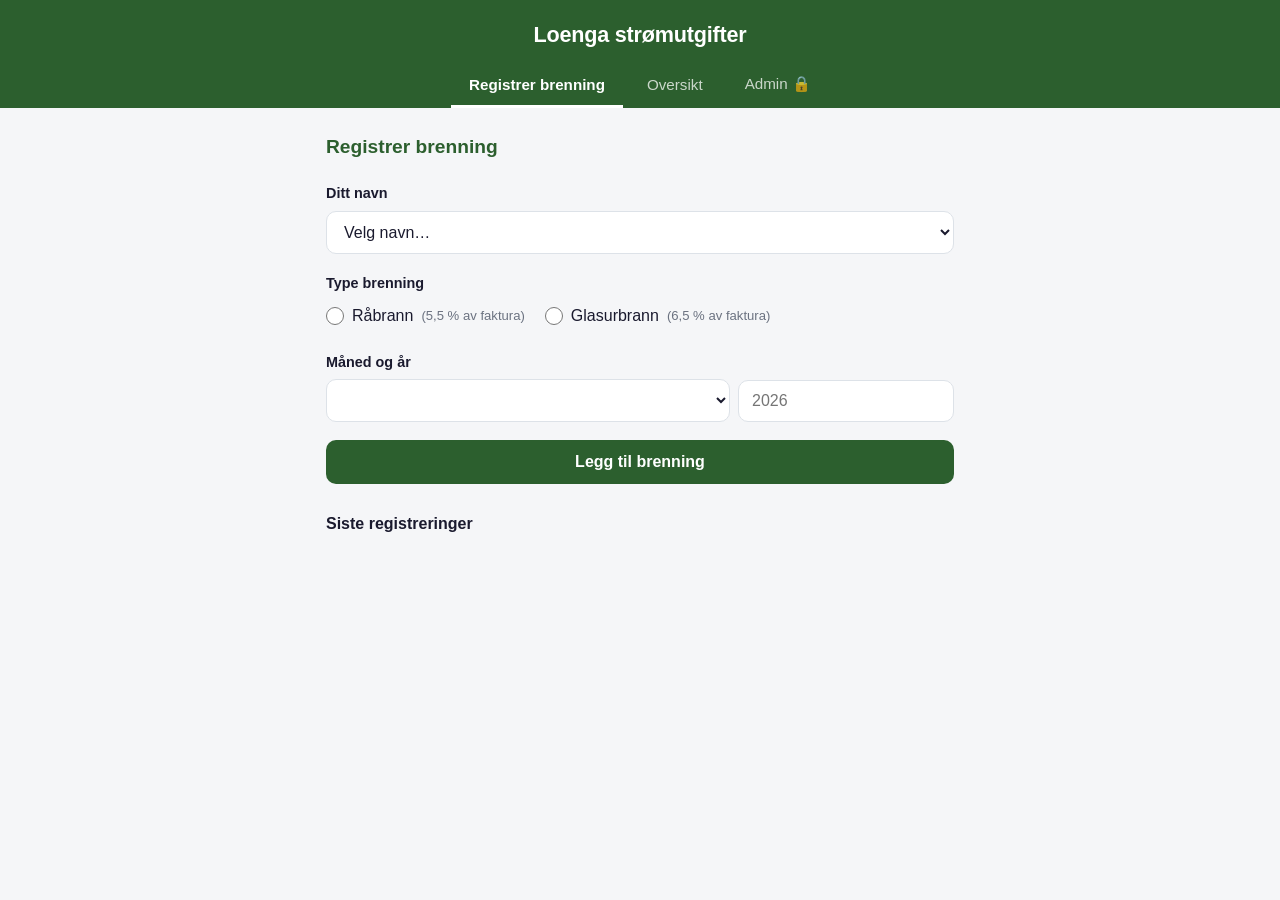
==== index.html @ fda686ab "Add files via upload" ====
<!DOCTYPE html>
<html lang="no">
<head>
  <meta charset="UTF-8">
  <meta name="viewport" content="width=device-width, initial-scale=1.0">
  <title>Loenga strømutgifter</title>
  <link rel="stylesheet" href="style.css">
</head>
<body>

  <header>
    <h1>Loenga strømutgifter</h1>
    <nav>
      <button class="tab-btn active" data-tab="register">Registrer brenning</button>
      <button class="tab-btn"        data-tab="oversikt">Oversikt</button>
      <button class="tab-btn"        data-tab="admin">Admin 🔒</button>
    </nav>
  </header>

  <main>

    <!-- ======================================================
         FANE 1 – Registrer brenning
    ====================================================== -->
    <section id="tab-register" class="tab-content active">
      <h2>Registrer brenning</h2>

      <div class="form-group">
        <label for="reg-navn">Ditt navn</label>
        <select id="reg-navn">
          <option value="">Velg navn…</option>
        </select>
      </div>

      <div class="form-group">
        <label>Type brenning</label>
        <div class="radio-group">
          <label>
            <input type="radio" name="brenning" value="raa">
            Råbrann <span class="type-hint">(5,5 % av faktura)</span>
          </label>
          <label>
            <input type="radio" name="brenning" value="glasur">
            Glasurbrann <span class="type-hint">(6,5 % av faktura)</span>
          </label>
        </div>
      </div>

      <div class="form-group">
        <label>Måned og år</label>
        <div class="row">
          <select id="reg-maaned"></select>
          <input id="reg-aar" type="number" min="2024" max="2035" placeholder="2026">
        </div>
      </div>

      <button id="reg-btn" class="btn-primary">Legg til brenning</button>
      <div id="reg-feedback" class="feedback"></div>

      <h3 style="margin-top: 28px">Siste registreringer</h3>
      <div id="reg-siste-liste" class="table-wrap" style="margin-top: 8px"></div>
    </section>

    <!-- ======================================================
         FANE 2 – Oversikt
    ====================================================== -->
    <section id="tab-oversikt" class="tab-content">
      <h2>Oversikt brenninger</h2>

      <div class="row" style="margin-bottom: 16px">
        <select id="ov-maaned"></select>
        <input id="ov-aar" type="number" min="2024" max="2035" placeholder="2026">
        <button id="ov-load-btn" class="btn-secondary">Hent</button>
      </div>

      <div id="ov-table-container"></div>
    </section>

    <!-- ======================================================
         FANE 3 – Admin
    ====================================================== -->
    <section id="tab-admin" class="tab-content">

      <!-- Innloggingsvegg -->
      <div id="admin-login">
        <h2>Admin-tilgang</h2>
        <p style="font-size: 0.9rem; color: var(--text-muted); margin-bottom: 16px">
          Logg inn med Google-kontoen som er godkjent som admin.
        </p>
        <button id="admin-google-btn" class="btn-primary" style="display:flex;align-items:center;justify-content:center;gap:8px">
          <img src="https://www.gstatic.com/firebasejs/ui/2.0.0/images/auth/google.svg" style="height:18px">
          Logg inn med Google
        </button>
        <div id="admin-login-error" style="color: var(--error); margin-top: 10px; font-size: 0.9rem"></div>
      </div>

      <!-- Admin-panel -->
      <div id="admin-panel" style="display: none">
        <div style="display:flex; justify-content:space-between; align-items:center; margin-bottom:16px; flex-wrap:wrap; gap:8px">
          <h2 style="margin-bottom:0">Administrasjon</h2>
          <div style="display:flex; align-items:center; gap:10px">
            <span id="admin-user-email" style="font-size:0.85rem; color:var(--text-muted)"></span>
            <button id="admin-logout-btn" class="btn-secondary" style="padding:6px 12px; font-size:0.85rem">Logg ut</button>
          </div>
        </div>

        <div class="form-group">
          <label>Måned og år</label>
          <div class="row">
            <select id="adm-maaned"></select>
            <input id="adm-aar" type="number" min="2024" max="2035" placeholder="2026">
          </div>
        </div>

        <div class="form-group">
          <label for="adm-faktura">Fakturabeløp (kr)</label>
          <input id="adm-faktura" type="number" min="0" step="0.01" placeholder="0">
        </div>

        <button id="adm-calc-btn" class="btn-primary">Beregn fordeling</button>
        <div id="adm-calc-feedback" class="feedback"></div>

        <!-- Resultat vises her -->
        <div id="adm-result" style="margin-top: 24px"></div>

        <!-- E-post og PDF (skjult til beregning er gjort) -->
        <div id="adm-email-section" style="display: none; margin-top: 28px">
          <hr class="divider">
          <h3>Send felles e-post</h3>
          <p style="font-size: 0.88rem; color: var(--text-muted); margin-bottom: 14px">
            Laster ned PDF og åpner e-postklienten i én operasjon.
            Legg PDF-en ved som vedlegg i e-postklienten.
          </p>
          <div class="form-group">
            <label for="epost-til">Til (kommaseparert)</label>
            <input type="text" id="epost-til" placeholder="hentes fra lagrede adresser…">
          </div>
          <div style="display: flex; gap: 10px; flex-wrap: wrap">
            <button id="adm-aapne-epost-btn" class="btn-primary" style="flex: 1; min-width: 160px">
              ✉️ Last ned PDF og åpne e-post
            </button>
            <button id="adm-pdf-btn" class="btn-secondary" style="flex: 1; min-width: 160px">
              📄 Bare last ned PDF
            </button>
          </div>

          <hr class="divider" style="margin-top: 24px">
          <h3>Del oversikt på Messenger</h3>
          <div style="display: flex; gap: 10px; flex-wrap: wrap">
            <button id="adm-bilde-btn"  class="btn-secondary" style="flex: 1; min-width: 160px">
              📷 Last ned bilde
            </button>
            <button id="adm-kopier-btn" class="btn-secondary" style="flex: 1; min-width: 160px">
              📋 Kopier tekst
            </button>
          </div>
          <div id="adm-del-feedback" class="feedback"></div>
        </div>

        <!-- Administrer brenninger -->
        <hr class="divider" style="margin-top: 28px">
        <h3>Administrer brenninger</h3>
        <p style="font-size: 0.88rem; color: var(--text-muted); margin-bottom: 12px">
          Last inn brenninger for valgt måned for å slette feilregistreringer.
        </p>
        <button id="adm-last-brenninger-btn" class="btn-secondary">
          Last brenninger for valgt måned
        </button>
        <div id="adm-brenninger-liste" style="margin-top: 12px"></div>

        <!-- Månedskonfigurasjon -->
        <hr class="divider" style="margin-top: 28px">
        <h3>Deltakere per måned</h3>
        <p style="font-size: 0.88rem; color: var(--text-muted); margin-bottom: 12px">
          Definer hvem som er med for valgt måned. Lagres i Firebase.
          Uten konfigurasjon brukes standardlisten.
        </p>
        <button id="adm-last-konfig-btn" class="btn-secondary">
          Last inn konfigurasjon for valgt måned
        </button>
        <div id="adm-konfig-panel" style="display: none; margin-top: 16px">
          <div style="display: flex; gap: 24px; flex-wrap: wrap">
            <div style="flex: 1; min-width: 180px">
              <p style="font-weight: 600; margin-bottom: 10px">Alle deltakere
                <span style="font-weight:400;font-size:0.85rem;color:var(--text-muted)"> – deler likt</span>
              </p>
              <div id="konfig-alle"></div>
            </div>
            <div style="flex: 1; min-width: 180px">
              <p style="font-weight: 600; margin-bottom: 10px">Ovnsbrukere
                <span style="font-weight:400;font-size:0.85rem;color:var(--text-muted)"> – kan registrere brenninger</span>
              </p>
              <div id="konfig-brennere"></div>
            </div>
          </div>
          <button id="adm-lagre-konfig-btn" class="btn-primary" style="margin-top: 14px">
            Lagre konfigurasjon
          </button>
          <div id="adm-konfig-feedback" class="feedback"></div>
        </div>

        <!-- E-postmottakere (lagret i Firebase) -->
        <hr class="divider" style="margin-top: 28px">
        <h3>E-postmottakere</h3>
        <p style="font-size: 0.88rem; color: var(--text-muted); margin-bottom: 12px">
          Lagres i Firebase — ikke synlig på GitHub. Hentes automatisk ved sending.
        </p>
        <div class="form-group">
          <label for="mottakere-input">E-postadresser (kommaseparert)</label>
          <textarea id="mottakere-input" rows="3"
            placeholder="maia@example.com, marte@example.com, …"
            style="width:100%; padding:10px 12px; border:1.5px solid #dde2e8;
                   border-radius:10px; font-size:0.9rem; resize:vertical"></textarea>
        </div>
        <button id="adm-lagre-mottakere-btn" class="btn-primary">Lagre e-postadresser</button>
        <div id="adm-mottakere-feedback" class="feedback"></div>

      </div>
    </section>

  </main>

  <!-- jsPDF for PDF-generering -->
  <script src="https://cdnjs.cloudflare.com/ajax/libs/jspdf/2.5.1/jspdf.umd.min.js"></script>
  <!-- App (ES-modul) -->
  <script type="module" src="app.js"></script>

</body>
</html>
---- style.css ----
:root {
  --primary:       #2c5f2e;
  --primary-hover: #3d7a40;
  --primary-light: #e8f5e9;
  --bg:            #f5f6f8;
  --white:         #ffffff;
  --border:        #dde2e8;
  --text:          #1a1a2e;
  --text-muted:    #6b7280;
  --error:         #dc2626;
  --success:       #16a34a;
  --radius:        10px;
  --shadow:        0 1px 4px rgba(0,0,0,0.08);
}

* { box-sizing: border-box; margin: 0; padding: 0; }

body {
  font-family: 'Segoe UI', Arial, sans-serif;
  background: var(--bg);
  color: var(--text);
  font-size: 16px;
  line-height: 1.55;
  min-height: 100vh;
}

/* ---- Header ---- */
header {
  background: var(--primary);
  color: white;
  padding: 18px 16px 0;
  text-align: center;
}

header h1 {
  font-size: 1.35rem;
  font-weight: 700;
  margin-bottom: 14px;
  letter-spacing: -0.2px;
}

nav {
  display: flex;
  gap: 6px;
  justify-content: center;
  flex-wrap: wrap;
  padding-bottom: 0;
}

.tab-btn {
  background: transparent;
  color: rgba(255,255,255,0.75);
  border: none;
  border-bottom: 3px solid transparent;
  padding: 10px 18px 12px;
  cursor: pointer;
  font-size: 0.95rem;
  font-weight: 500;
  transition: color 0.15s, border-color 0.15s;
  border-radius: 0;
}

.tab-btn:hover { color: white; }

.tab-btn.active {
  color: white;
  border-bottom-color: white;
  font-weight: 700;
}

/* ---- Main content ---- */
main {
  max-width: 660px;
  margin: 0 auto;
  padding: 24px 16px 48px;
}

.tab-content { display: none; }
.tab-content.active { display: block; }

h2 {
  font-size: 1.2rem;
  font-weight: 700;
  margin-bottom: 20px;
  color: var(--primary);
}

h3 {
  font-size: 1rem;
  font-weight: 700;
  margin: 20px 0 10px;
  color: var(--text);
}

/* ---- Forms ---- */
.form-group {
  margin-bottom: 18px;
}

.form-group > label {
  display: block;
  font-weight: 600;
  font-size: 0.9rem;
  margin-bottom: 6px;
  color: var(--text);
}

select,
input[type="number"],
input[type="password"],
input[type="text"],
input[type="email"] {
  width: 100%;
  padding: 11px 13px;
  border: 1.5px solid var(--border);
  border-radius: var(--radius);
  font-size: 1rem;
  background: var(--white);
  color: var(--text);
  transition: border-color 0.15s;
  appearance: auto;
}

select:focus,
input:focus {
  outline: none;
  border-color: var(--primary);
}

.row {
  display: flex;
  gap: 8px;
  align-items: center;
}

.row select { flex: 2; min-width: 0; }
.row input  { flex: 1; min-width: 80px; }

/* Radio group */
.radio-group {
  display: flex;
  gap: 20px;
  padding: 4px 0;
}

.radio-group label {
  font-weight: normal;
  display: flex;
  align-items: center;
  gap: 8px;
  cursor: pointer;
  font-size: 1rem;
}

.radio-group input[type="radio"] {
  width: 18px;
  height: 18px;
  accent-color: var(--primary);
}

.type-hint {
  font-size: 0.82rem;
  color: var(--text-muted);
}

/* ---- Buttons ---- */
.btn-primary {
  display: block;
  width: 100%;
  background: var(--primary);
  color: white;
  border: none;
  padding: 13px 24px;
  border-radius: var(--radius);
  font-size: 1rem;
  font-weight: 600;
  cursor: pointer;
  margin-top: 6px;
  transition: background 0.15s;
}

.btn-primary:hover:not(:disabled) { background: var(--primary-hover); }
.btn-primary:disabled { opacity: 0.55; cursor: not-allowed; }

.btn-secondary {
  background: var(--white);
  color: var(--primary);
  border: 1.5px solid var(--primary);
  padding: 10px 18px;
  border-radius: var(--radius);
  font-size: 0.95rem;
  font-weight: 600;
  cursor: pointer;
  white-space: nowrap;
  transition: background 0.15s;
}

.btn-secondary:hover { background: var(--primary-light); }

/* ---- Feedback ---- */
.feedback {
  margin-top: 12px;
  padding: 11px 14px;
  border-radius: var(--radius);
  font-size: 0.95rem;
  display: none;
}

.feedback.show   { display: block; }
.feedback.success { background: #dcfce7; color: #15803d; }
.feedback.error   { background: #fee2e2; color: #b91c1c; }
.feedback.info    { background: #dbeafe; color: #1d4ed8; }

/* ---- Tables ---- */
.table-wrap {
  background: var(--white);
  border-radius: var(--radius);
  box-shadow: var(--shadow);
  overflow: hidden;
  margin-top: 8px;
}

table {
  width: 100%;
  border-collapse: collapse;
}

th {
  background: var(--primary);
  color: white;
  padding: 10px 13px;
  text-align: left;
  font-size: 0.88rem;
  font-weight: 600;
  letter-spacing: 0.2px;
}

td {
  padding: 10px 13px;
  border-bottom: 1px solid var(--border);
  font-size: 0.95rem;
}

tr:last-child td { border-bottom: none; }
tr.total-row td  { font-weight: 700; background: var(--primary-light); }

.num { text-align: right; font-variant-numeric: tabular-nums; }

/* ---- Cards ---- */
.card {
  background: var(--white);
  border: 1.5px solid var(--border);
  border-radius: var(--radius);
  padding: 16px;
  margin-bottom: 10px;
  box-shadow: var(--shadow);
}

.card-name {
  font-weight: 700;
  font-size: 1.05rem;
  margin-bottom: 4px;
}

.card-details {
  color: var(--text-muted);
  font-size: 0.88rem;
  margin-bottom: 8px;
  line-height: 1.6;
}

.card-total {
  font-size: 1.25rem;
  font-weight: 700;
  color: var(--primary);
}

/* ---- Summary box ---- */
.summary-box {
  background: var(--primary-light);
  border: 1.5px solid #a7d7a9;
  border-radius: var(--radius);
  padding: 14px 16px;
  margin-bottom: 16px;
  font-size: 0.9rem;
  line-height: 1.8;
}

/* ---- Status badges ---- */
.badge {
  display: inline-block;
  padding: 2px 8px;
  border-radius: 99px;
  font-size: 0.8rem;
  font-weight: 600;
}

.badge-wait    { background: #f3f4f6; color: #6b7280; }
.badge-sending { background: #fef3c7; color: #d97706; }
.badge-ok      { background: #dcfce7; color: #15803d; }
.badge-fail    { background: #fee2e2; color: #b91c1c; }
.badge-skip    { background: #f3f4f6; color: #9ca3af; }

/* ---- Email preview ---- */
.email-preview {
  background: #fafafa;
  border: 1px solid var(--border);
  border-radius: var(--radius);
  padding: 14px;
  font-family: monospace;
  font-size: 0.82rem;
  white-space: pre-wrap;
  color: #374151;
  margin-top: 8px;
  max-height: 220px;
  overflow-y: auto;
}

/* ---- Loading spinner ---- */
.spinner {
  display: inline-block;
  width: 16px;
  height: 16px;
  border: 2px solid rgba(255,255,255,0.4);
  border-top-color: white;
  border-radius: 50%;
  animation: spin 0.65s linear infinite;
  vertical-align: middle;
  margin-left: 8px;
}

@keyframes spin { to { transform: rotate(360deg); } }

/* ---- Registreringsliste ---- */
.brenning-item {
  display: flex;
  align-items: center;
  gap: 8px;
  padding: 10px 13px;
  border-bottom: 1px solid var(--border);
  font-size: 0.95rem;
}

.brenning-item:last-child { border-bottom: none; }

/* ---- Divider ---- */
.divider {
  border: none;
  border-top: 1px solid var(--border);
  margin: 20px 0;
}

/* ---- Mobile ---- */
@media (max-width: 480px) {
  header h1 { font-size: 1.15rem; }
  .tab-btn  { padding: 8px 12px 10px; font-size: 0.88rem; }

  th, td { padding: 8px 10px; font-size: 0.88rem; }

  .radio-group { flex-direction: column; gap: 12px; }
}
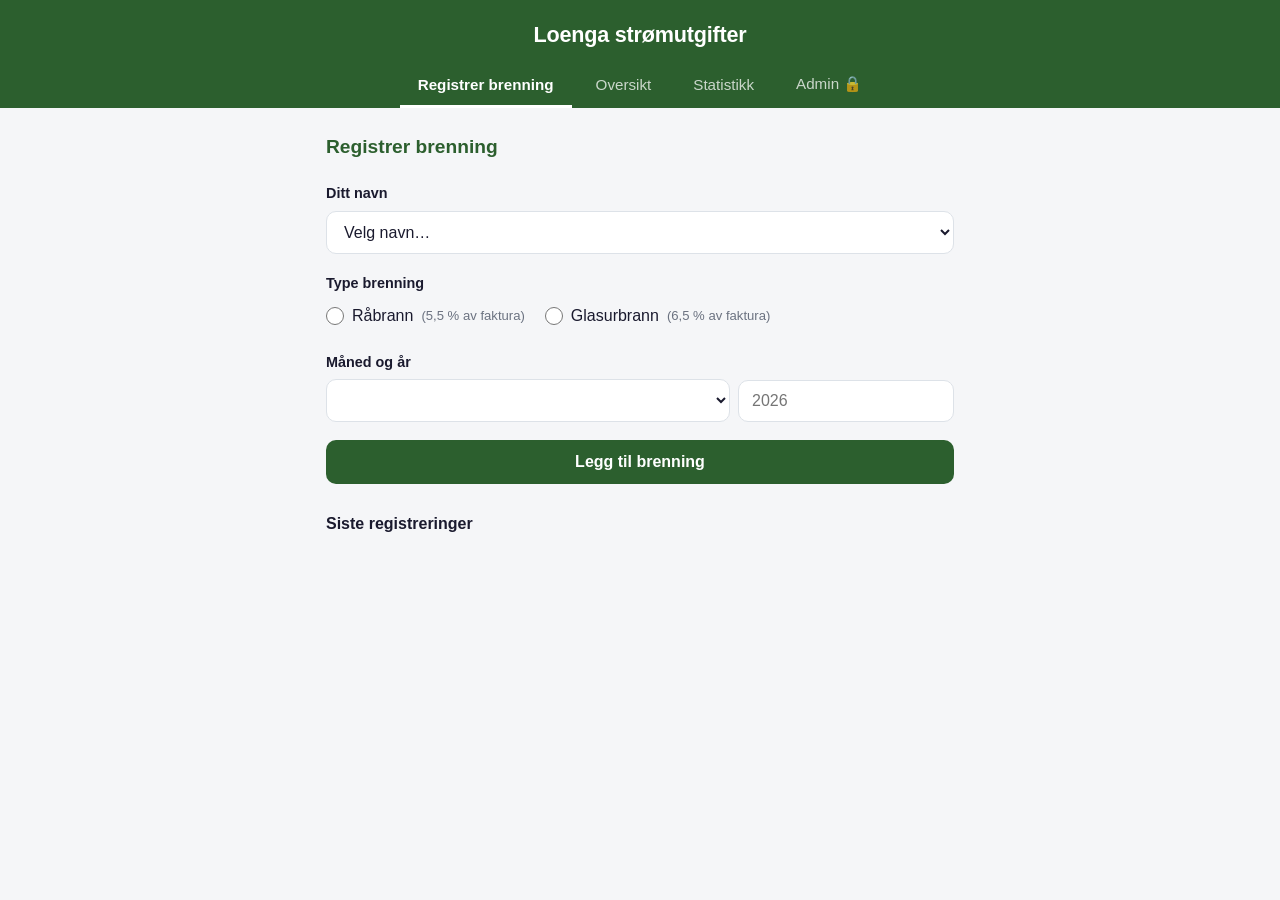
==== commit 62afe7aa: "Add files via upload" ====
--- a/index.html
+++ b/index.html
@@ -13,6 +13,7 @@
     <nav>
       <button class="tab-btn active" data-tab="register">Registrer brenning</button>
       <button class="tab-btn"        data-tab="oversikt">Oversikt</button>
+      <button class="tab-btn"        data-tab="statistikk">Statistikk</button>
       <button class="tab-btn"        data-tab="admin">Admin 🔒</button>
     </nav>
   </header>
@@ -77,7 +78,20 @@
     </section>
 
     <!-- ======================================================
-         FANE 3 – Admin
+         FANE 3 – Statistikk
+    ====================================================== -->
+    <section id="tab-statistikk" class="tab-content">
+      <div style="display:flex; justify-content:space-between; align-items:center; margin-bottom:20px; flex-wrap:wrap; gap:10px">
+        <h2 style="margin:0">Statistikk</h2>
+        <button id="stat-oppdater-btn" class="btn-secondary">Oppdater</button>
+      </div>
+      <div id="stat-innhold">
+        <p style="color:#6b7280;font-size:0.9rem">Trykk «Oppdater» for å hente data.</p>
+      </div>
+    </section>
+
+    <!-- ======================================================
+         FANE 4 – Admin
     ====================================================== -->
     <section id="tab-admin" class="tab-content">
 
@@ -168,33 +182,52 @@
         </button>
         <div id="adm-brenninger-liste" style="margin-top: 12px"></div>
 
+        <!-- Personliste -->
+        <hr class="divider" style="margin-top: 28px">
+        <h3>Alle deltakere</h3>
+        <p style="font-size: 0.88rem; color: var(--text-muted); margin-bottom: 12px">
+          Legg til eller fjern personer fra listen. Lagres i Firebase.
+        </p>
+        <div class="table-wrap" id="adm-person-liste" style="margin-bottom: 12px"></div>
+        <div class="row" style="gap: 8px">
+          <input type="text" id="ny-person-input" placeholder="Fullt navn" style="flex:1">
+          <button id="adm-legg-til-person-btn" class="btn-secondary" style="white-space:nowrap">
+            + Legg til
+          </button>
+        </div>
+        <div id="adm-person-feedback" class="feedback"></div>
+
         <!-- Månedskonfigurasjon -->
         <hr class="divider" style="margin-top: 28px">
         <h3>Deltakere per måned</h3>
         <p style="font-size: 0.88rem; color: var(--text-muted); margin-bottom: 12px">
-          Definer hvem som er med for valgt måned. Lagres i Firebase.
-          Uten konfigurasjon brukes standardlisten.
-        </p>
-        <button id="adm-last-konfig-btn" class="btn-secondary">
-          Last inn konfigurasjon for valgt måned
-        </button>
-        <div id="adm-konfig-panel" style="display: none; margin-top: 16px">
-          <div style="display: flex; gap: 24px; flex-wrap: wrap">
-            <div style="flex: 1; min-width: 180px">
-              <p style="font-weight: 600; margin-bottom: 10px">Alle deltakere
-                <span style="font-weight:400;font-size:0.85rem;color:var(--text-muted)"> – deler likt</span>
-              </p>
-              <div id="konfig-alle"></div>
-            </div>
-            <div style="flex: 1; min-width: 180px">
-              <p style="font-weight: 600; margin-bottom: 10px">Ovnsbrukere
-                <span style="font-weight:400;font-size:0.85rem;color:var(--text-muted)"> – kan registrere brenninger</span>
-              </p>
-              <div id="konfig-brennere"></div>
-            </div>
-          </div>
-          <button id="adm-lagre-konfig-btn" class="btn-primary" style="margin-top: 14px">
-            Lagre konfigurasjon
+          Velg måned og hent listen. Hak av hvem som er med og hvem som bruker ovnen.
+        </p>
+        <div class="row" style="margin-bottom: 12px">
+          <select id="konfig-maaned" style="flex:2"></select>
+          <input id="konfig-aar" type="number" min="2024" max="2035" style="flex:1">
+          <button id="adm-last-konfig-btn" class="btn-secondary" style="white-space:nowrap">Hent</button>
+        </div>
+
+        <div id="adm-konfig-panel" style="display: none">
+          <div class="table-wrap">
+            <table>
+              <thead>
+                <tr>
+                  <th>Navn</th>
+                  <th style="text-align:center">Er med<br>
+                    <span style="font-weight:400;font-size:0.78rem;opacity:0.85">deler likt</span>
+                  </th>
+                  <th style="text-align:center">Bruker ovn<br>
+                    <span style="font-weight:400;font-size:0.78rem;opacity:0.85">kan registrere</span>
+                  </th>
+                </tr>
+              </thead>
+              <tbody id="konfig-tbody"></tbody>
+            </table>
+          </div>
+          <button id="adm-lagre-konfig-btn" class="btn-primary" style="margin-top: 12px">
+            Lagre
           </button>
           <div id="adm-konfig-feedback" class="feedback"></div>
         </div>
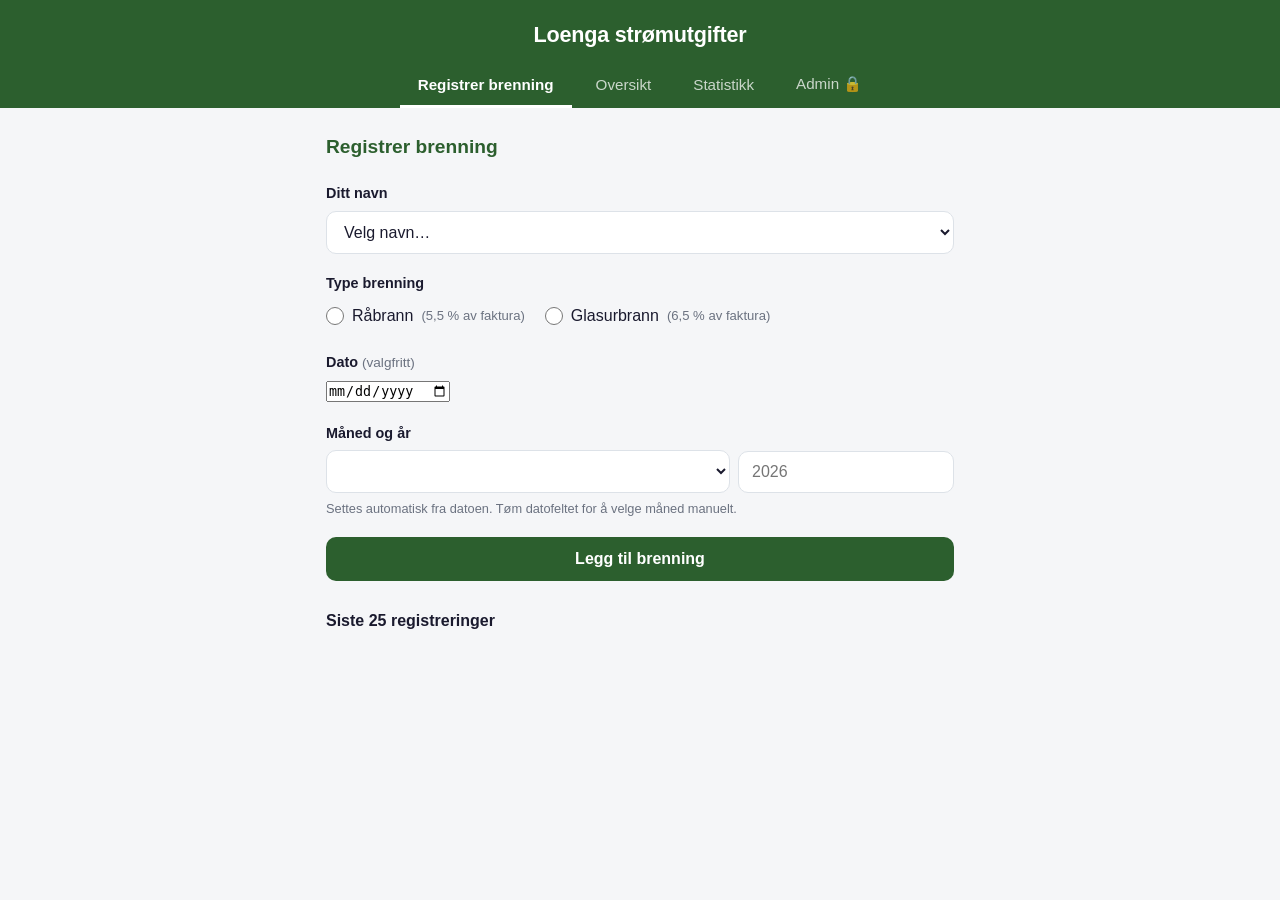
==== commit 353d1096: "Add files via upload" ====
--- a/index.html
+++ b/index.html
@@ -48,18 +48,29 @@
       </div>
 
       <div class="form-group">
+        <label for="reg-dato">Dato
+          <span style="font-weight:400;color:var(--text-muted);font-size:0.85rem">(valgfritt)</span>
+        </label>
+        <input id="reg-dato" type="date">
+      </div>
+
+      <div class="form-group">
         <label>Måned og år</label>
         <div class="row">
           <select id="reg-maaned"></select>
           <input id="reg-aar" type="number" min="2024" max="2035" placeholder="2026">
         </div>
+        <p style="font-size:0.8rem;color:var(--text-muted);margin-top:6px">
+          Settes automatisk fra datoen. Tøm datofeltet for å velge måned manuelt.
+        </p>
       </div>
 
       <button id="reg-btn" class="btn-primary">Legg til brenning</button>
       <div id="reg-feedback" class="feedback"></div>
 
-      <h3 style="margin-top: 28px">Siste registreringer</h3>
-      <div id="reg-siste-liste" class="table-wrap" style="margin-top: 8px"></div>
+      <h3 style="margin-top: 28px">Siste 25 registreringer</h3>
+      <div id="reg-siste-liste" class="table-wrap"
+           style="margin-top: 8px; max-height: 440px; overflow-y: auto"></div>
     </section>
 
     <!-- ======================================================
@@ -232,6 +243,14 @@
           <div id="adm-konfig-feedback" class="feedback"></div>
         </div>
 
+        <!-- Fakturaoversikt -->
+        <hr class="divider" style="margin-top: 28px">
+        <h3>Fakturabeløp per måned</h3>
+        <p style="font-size: 0.88rem; color: var(--text-muted); margin-bottom: 12px">
+          Lagres i Firebase og brukes i statistikk. Beregning lagrer automatisk — her kan du også legge inn eldre måneder.
+        </p>
+        <div id="faktura-oversikt-liste"></div>
+
         <!-- E-postmottakere (lagret i Firebase) -->
         <hr class="divider" style="margin-top: 28px">
         <h3>E-postmottakere</h3>
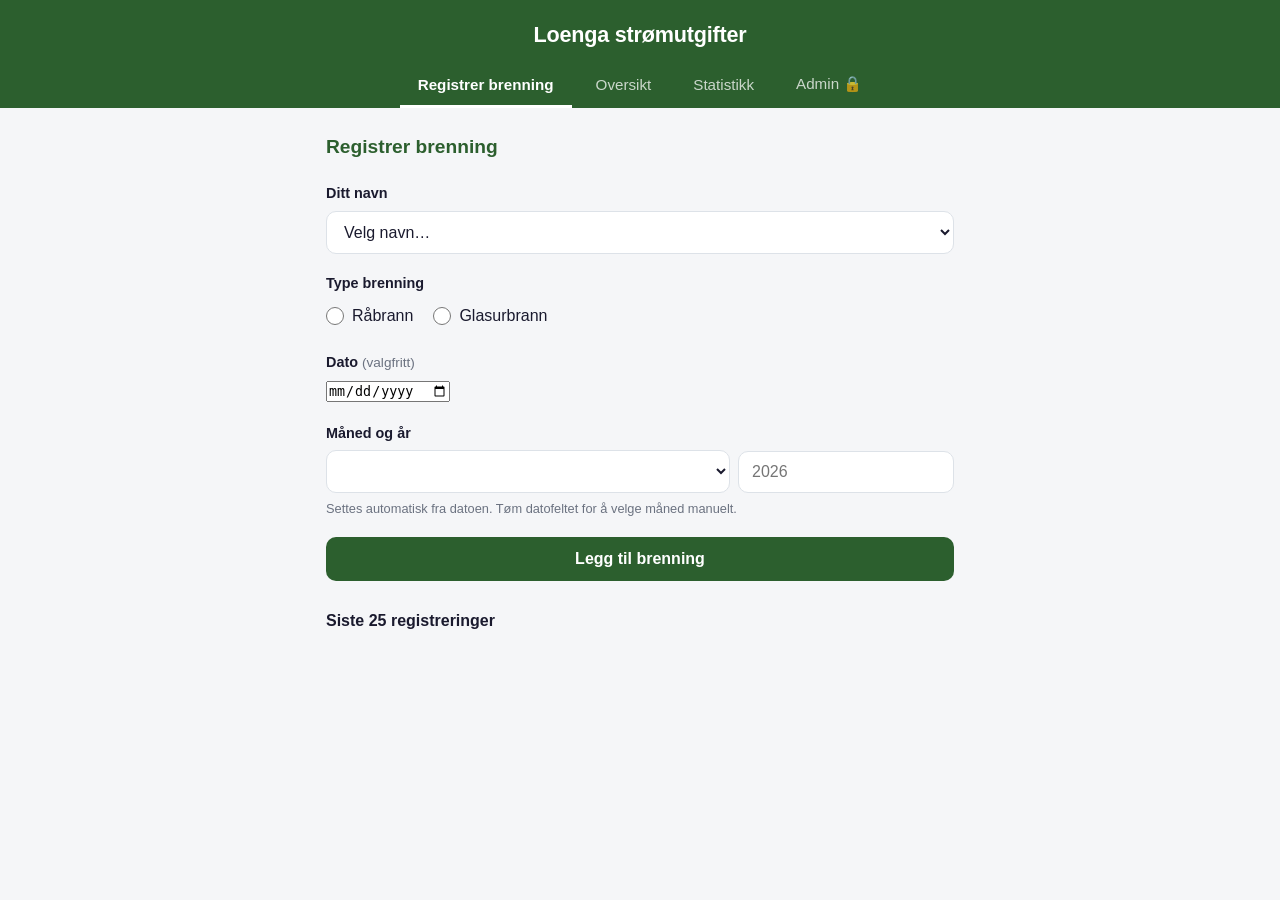
==== commit 1ef4090d: "Add files via upload" ====
--- a/index.html
+++ b/index.html
@@ -38,11 +38,11 @@
         <div class="radio-group">
           <label>
             <input type="radio" name="brenning" value="raa">
-            Råbrann <span class="type-hint">(5,5 % av faktura)</span>
+            Råbrann
           </label>
           <label>
             <input type="radio" name="brenning" value="glasur">
-            Glasurbrann <span class="type-hint">(6,5 % av faktura)</span>
+            Glasurbrann
           </label>
         </div>
       </div>
@@ -138,8 +138,15 @@
         </div>
 
         <div class="form-group">
-          <label for="adm-faktura">Fakturabeløp (kr)</label>
-          <input id="adm-faktura" type="number" min="0" step="0.01" placeholder="0">
+          <label>Faktura</label>
+          <div class="row">
+            <input id="adm-faktura" type="number" min="0" step="0.01" placeholder="Beløp i kr">
+            <input id="adm-kwh" type="number" min="0" step="0.01" placeholder="Forbruk i kWh">
+          </div>
+          <p style="font-size:0.8rem;color:var(--text-muted);margin-top:6px">
+            Begge tallene står på strømfakturaen. Med kWh prises brenningene til
+            månedens faktiske strømpris.
+          </p>
         </div>
 
         <button id="adm-calc-btn" class="btn-primary">Beregn fordeling</button>
@@ -247,9 +254,53 @@
         <hr class="divider" style="margin-top: 28px">
         <h3>Fakturabeløp per måned</h3>
         <p style="font-size: 0.88rem; color: var(--text-muted); margin-bottom: 12px">
-          Lagres i Firebase og brukes i statistikk. Beregning lagrer automatisk — her kan du også legge inn eldre måneder.
+          Legg inn både beløp og forbruk i kWh fra strømfakturaen. kr/kWh regnes ut automatisk
+          og er grunnlaget for å prise brenningene etter faktisk strømpris.
         </p>
         <div id="faktura-oversikt-liste"></div>
+
+        <!-- Fordelingsmodell -->
+        <hr class="divider" style="margin-top: 28px">
+        <h3>Fordelingsmodell</h3>
+        <p style="font-size: 0.88rem; color: var(--text-muted); margin-bottom: 12px">
+          Hver brenning belastes et fast antall kWh, priset til månedens faktiske
+          strømpris. Resten av forbruket deles likt. Estimatene under er utledet
+          av fakturaene for 2026.
+        </p>
+        <div class="row" style="margin-bottom: 16px; gap: 12px">
+          <div style="flex:1">
+            <label style="display:block;font-weight:600;font-size:0.85rem;margin-bottom:4px">
+              Råbrann (kWh)
+            </label>
+            <input id="fordeling-kwh-raa" type="number" min="1" max="600" step="1" placeholder="58">
+          </div>
+          <div style="flex:1">
+            <label style="display:block;font-weight:600;font-size:0.85rem;margin-bottom:4px">
+              Glasurbrann (kWh)
+            </label>
+            <input id="fordeling-kwh-glasur" type="number" min="1" max="600" step="1" placeholder="75">
+          </div>
+        </div>
+
+        <p style="font-size: 0.82rem; color: var(--text-muted); margin-bottom: 10px">
+          Reservemodell, brukes bare for måneder uten registrert kWh:
+        </p>
+        <div class="row" style="margin-bottom: 12px; gap: 12px">
+          <div style="flex:1">
+            <label style="display:block;font-weight:600;font-size:0.85rem;margin-bottom:4px">
+              Fellesandel (%)
+            </label>
+            <input id="fordeling-fast" type="number" min="0" max="80" step="1" placeholder="55">
+          </div>
+          <div style="flex:1">
+            <label style="display:block;font-weight:600;font-size:0.85rem;margin-bottom:4px">
+              Glasurbrann vekt (×)
+            </label>
+            <input id="fordeling-vekt" type="number" min="1" max="3" step="0.05" placeholder="1.3">
+          </div>
+        </div>
+        <button id="adm-lagre-fordeling-btn" class="btn-primary">Lagre fordelingsmodell</button>
+        <div id="adm-fordeling-feedback" class="feedback"></div>
 
         <!-- E-postmottakere (lagret i Firebase) -->
         <hr class="divider" style="margin-top: 28px">
